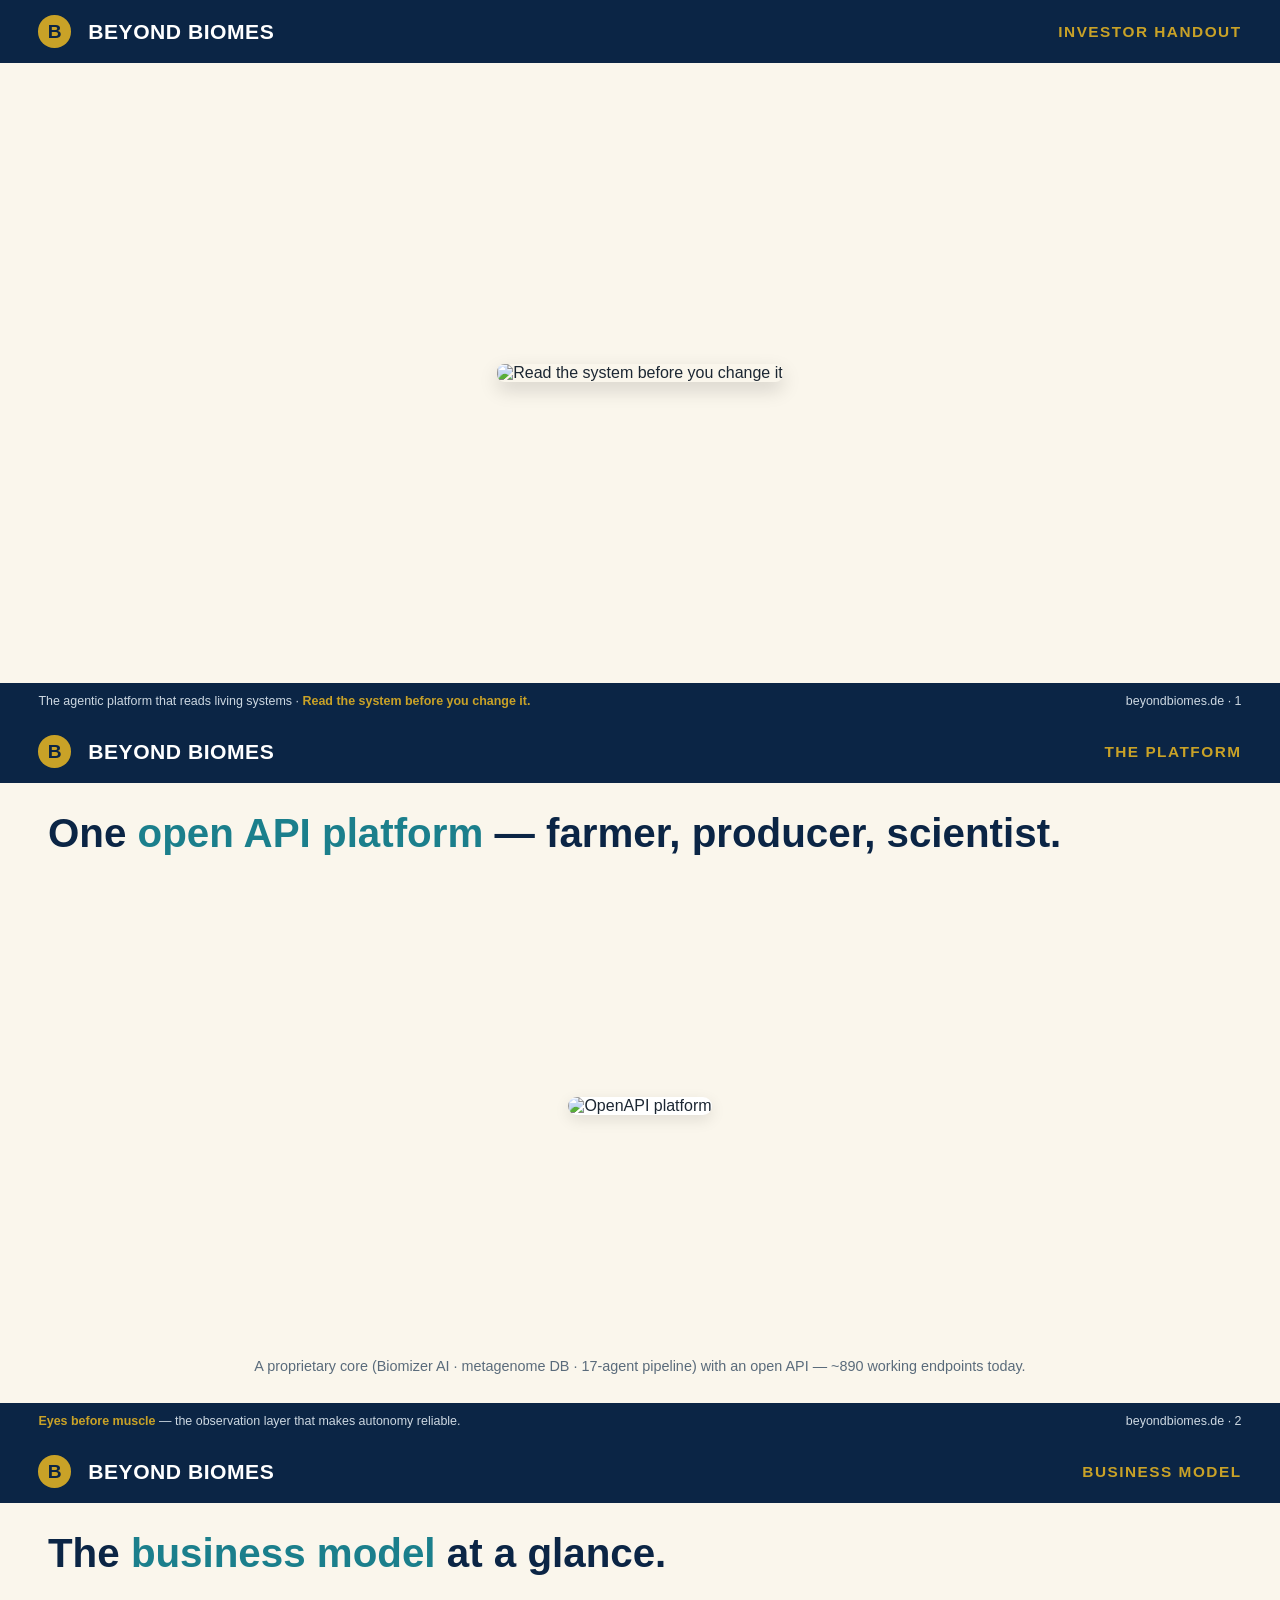
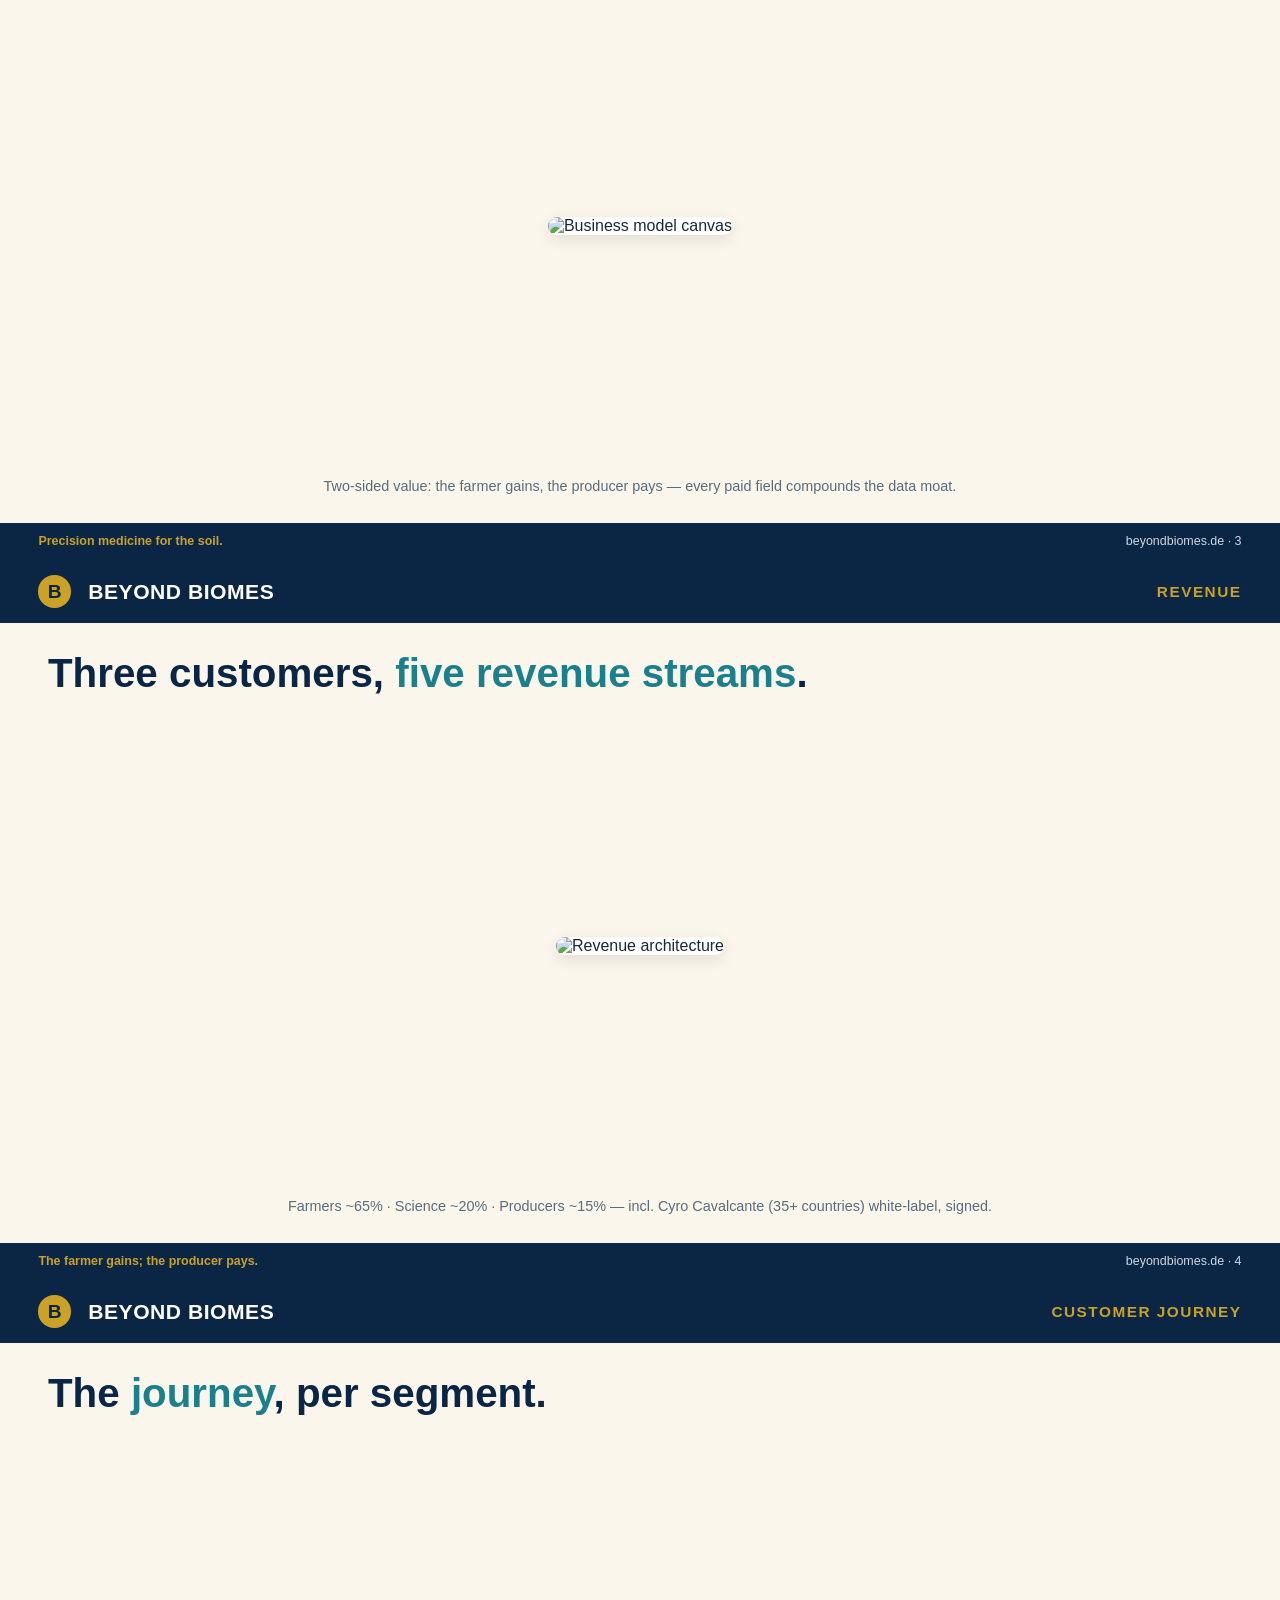
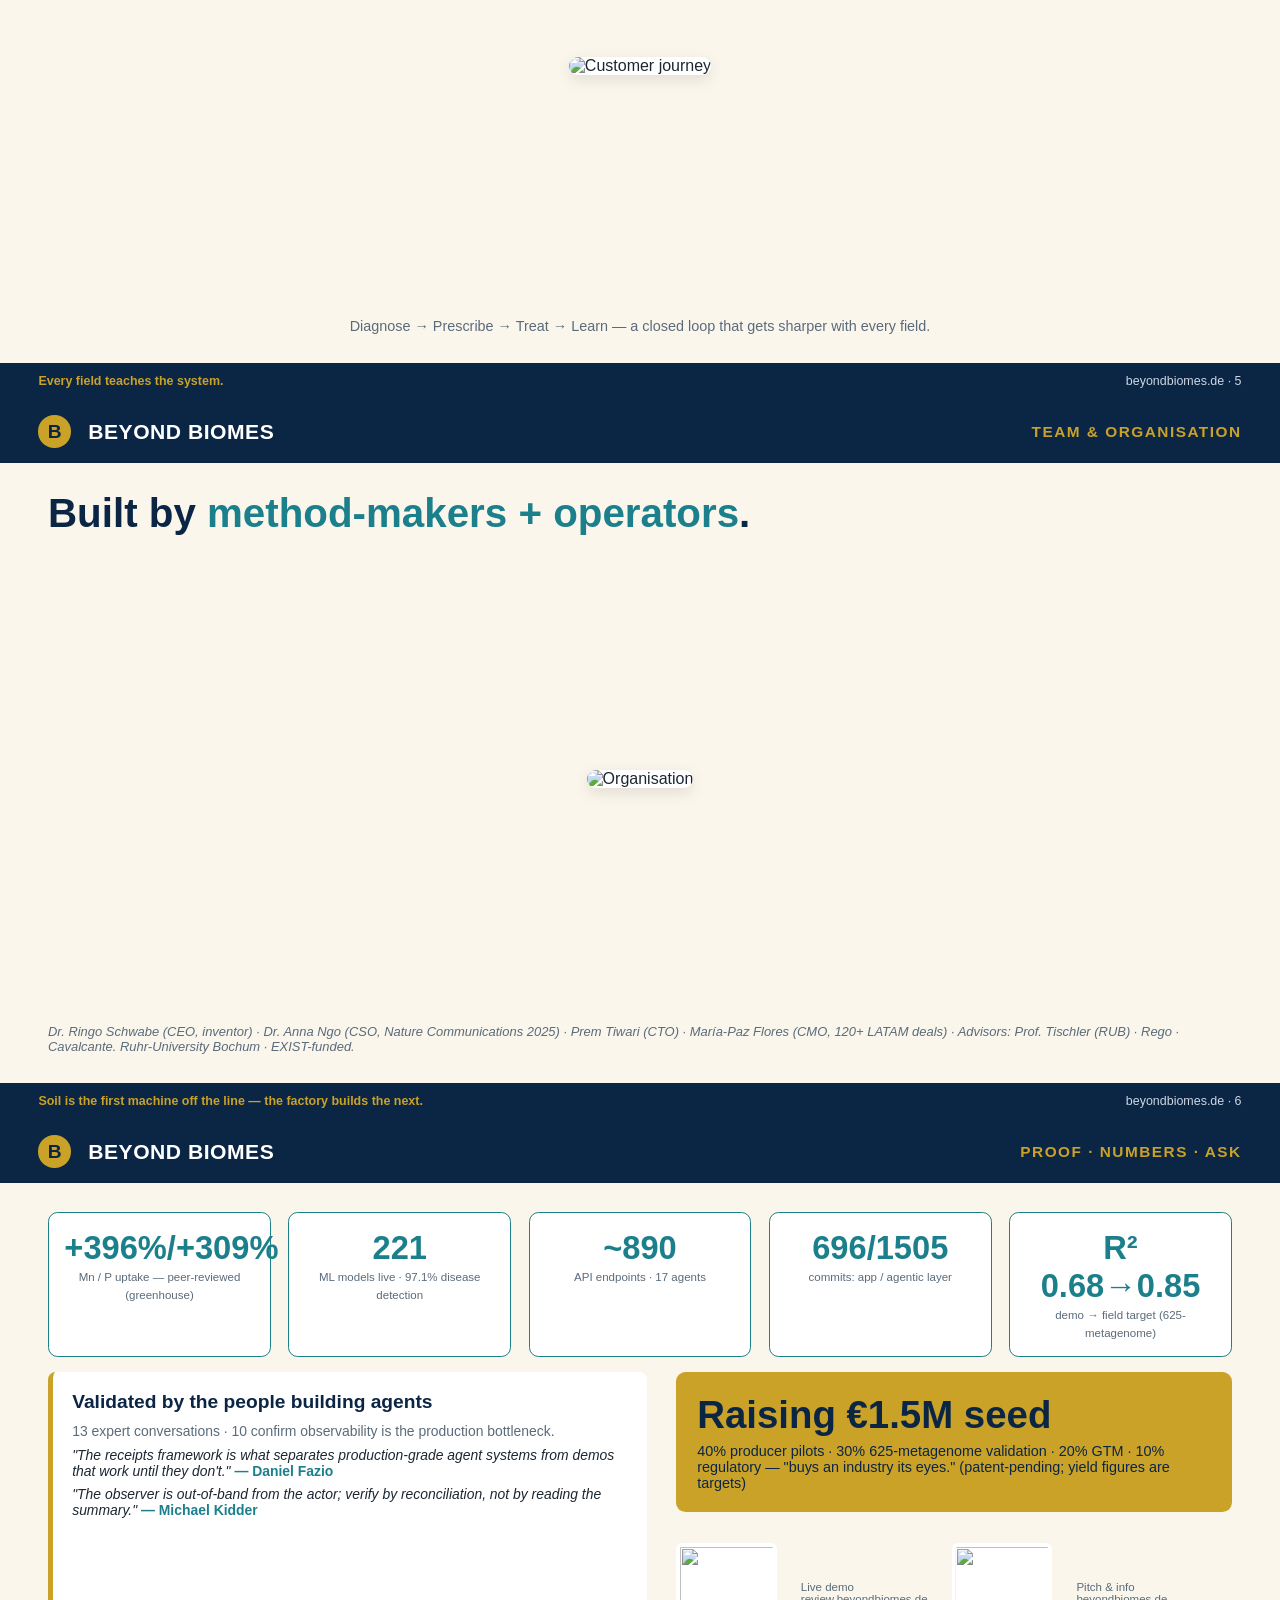
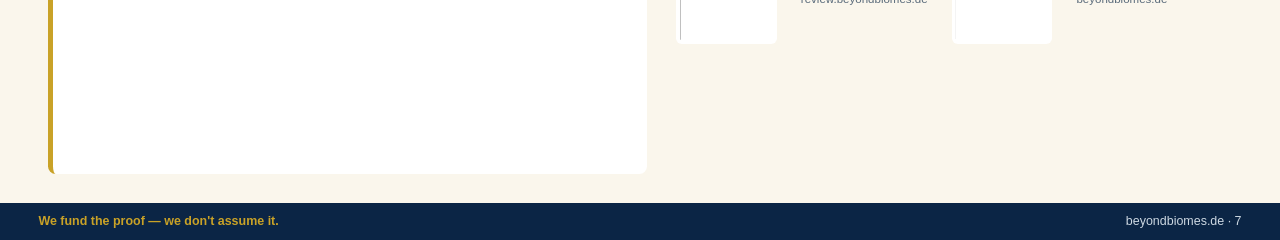
==== pitch-content/handout/handout16x9.html @ 60484022 "Add 16:9 English handout (one-pic-per-page + QR + proof/ask), reply KPIs (social proof), page1 v2 (a" ====
<!doctype html><html lang="en"><head><meta charset="utf-8"><title>Beyond Biomes — Handout (16:9)</title>
<style>
:root{--navy:#0B2545;--teal:#1B7F8C;--gold:#C9A227;--cream:#FAF6EC;--leaf:#3E7C4F;--soil:#6B4F3A;--ink:#1c2733;--grey:#5A6B7B}
*{margin:0;padding:0;box-sizing:border-box;-webkit-print-color-adjust:exact;print-color-adjust:exact}
@page{size:13.333in 7.5in;margin:0}
html,body{font-family:"Segoe UI",Arial,sans-serif;color:var(--ink);background:#ccc}
.page{position:relative;width:13.333in;height:7.5in;background:var(--cream);overflow:hidden;page-break-after:always;display:flex;flex-direction:column}
.page:last-child{page-break-after:auto}
.hdr{background:var(--navy);color:#fff;display:flex;align-items:center;gap:.18in;padding:.16in .4in}
.hdr .mark{width:.34in;height:.34in;border-radius:50%;background:var(--gold);color:var(--navy);font-weight:800;display:flex;align-items:center;justify-content:center;font-size:.2in}
.hdr .brand{font-weight:800;letter-spacing:.5px;font-size:.22in}
.hdr .ptitle{margin-left:auto;color:var(--gold);font-weight:700;font-size:.16in;text-transform:uppercase;letter-spacing:1.5px}
.ft{margin-top:auto;background:var(--navy);color:#cdd8e2;display:flex;justify-content:space-between;padding:.12in .4in;font-size:.13in}
.ft b{color:var(--gold)}
.body{flex:1;display:flex;flex-direction:column;padding:.3in .5in;gap:.16in;min-height:0}
.ttl{color:var(--navy);font-size:.42in;font-weight:800;line-height:1.05}
.ttl .t{color:var(--teal)}
.sub{color:var(--grey);font-size:.18in}
.imgwrap{flex:1;display:flex;align-items:center;justify-content:center;min-height:0}
.imgwrap img{max-width:100%;max-height:100%;object-fit:contain;border-radius:.1in;box-shadow:0 .05in .15in rgba(0,0,0,.1);background:#fff}
.cap{text-align:center;color:var(--grey);font-size:.15in}
/* cover */
.cover{flex:1;display:flex;align-items:center;justify-content:center;padding:.25in}
.cover img{max-width:100%;max-height:100%;object-fit:contain;box-shadow:0 .08in .2in rgba(0,0,0,.15);border-radius:.08in}
/* numbers page */
.badges{display:flex;gap:.18in;flex-wrap:wrap}
.badge{flex:1;min-width:1.9in;background:#fff;border:1px solid var(--teal);border-radius:.1in;padding:.16in;text-align:center}
.badge .n{display:block;color:var(--teal);font-weight:800;font-size:.34in}
.badge .l{font-size:.12in;color:var(--grey)}
.cols{display:flex;gap:.3in;flex:1;min-height:0}
.proof{flex:1;background:#fff;border-left:.06in solid var(--gold);border-radius:.08in;padding:.2in}
.proof h3{color:var(--navy);font-size:.2in;margin-bottom:.1in}
.q{font-size:.145in;color:var(--ink);font-style:italic;margin:.08in 0}
.q b{color:var(--teal);font-style:normal}
.ask{background:var(--gold);color:var(--navy);border-radius:.1in;padding:.22in}
.ask .big{font-size:.4in;font-weight:800}
.ask .uf{font-size:.15in;margin-top:.06in}
.qrs{display:flex;gap:.25in;margin-top:.16in;align-items:center}
.qrs img{width:1.05in;height:1.05in;background:#fff;border-radius:.06in;padding:.04in}
.qrs .lab{font-size:.12in;color:var(--grey)}
.team{font-size:.135in;color:var(--grey);font-style:italic}
</style></head><body>

<!-- COVER -->
<div class="page">
  <div class="hdr"><div class="mark">B</div><div class="brand">BEYOND BIOMES</div><div class="ptitle">Investor Handout</div></div>
  <div class="cover"><img src="assets/page1.jpg" alt="Read the system before you change it"></div>
  <div class="ft"><span>The agentic platform that reads living systems · <b>Read the system before you change it.</b></span><span>beyondbiomes.de · 1</span></div>
</div>

<!-- PLATFORM / OPENAPI -->
<div class="page">
  <div class="hdr"><div class="mark">B</div><div class="brand">BEYOND BIOMES</div><div class="ptitle">The platform</div></div>
  <div class="body">
    <div class="ttl">One <span class="t">open API platform</span> — farmer, producer, scientist.</div>
    <div class="imgwrap"><img src="assets/openapi.jpg" alt="OpenAPI platform"></div>
    <div class="cap">A proprietary core (Biomizer AI · metagenome DB · 17-agent pipeline) with an open API — ~890 working endpoints today.</div>
  </div>
  <div class="ft"><span><b>Eyes before muscle</b> — the observation layer that makes autonomy reliable.</span><span>beyondbiomes.de · 2</span></div>
</div>

<!-- BUSINESS MODEL CANVAS -->
<div class="page">
  <div class="hdr"><div class="mark">B</div><div class="brand">BEYOND BIOMES</div><div class="ptitle">Business model</div></div>
  <div class="body">
    <div class="ttl">The <span class="t">business model</span> at a glance.</div>
    <div class="imgwrap"><img src="assets/eng_bmc.jpg" alt="Business model canvas"></div>
    <div class="cap">Two-sided value: the farmer gains, the producer pays — every paid field compounds the data moat.</div>
  </div>
  <div class="ft"><span><b>Precision medicine for the soil.</b></span><span>beyondbiomes.de · 3</span></div>
</div>

<!-- REVENUE -->
<div class="page">
  <div class="hdr"><div class="mark">B</div><div class="brand">BEYOND BIOMES</div><div class="ptitle">Revenue</div></div>
  <div class="body">
    <div class="ttl">Three customers, <span class="t">five revenue streams</span>.</div>
    <div class="imgwrap"><img src="assets/revenue.jpg" alt="Revenue architecture"></div>
    <div class="cap">Farmers ~65% · Science ~20% · Producers ~15% — incl. Cyro Cavalcante (35+ countries) white-label, signed.</div>
  </div>
  <div class="ft"><span><b>The farmer gains; the producer pays.</b></span><span>beyondbiomes.de · 4</span></div>
</div>

<!-- CUSTOMER JOURNEY -->
<div class="page">
  <div class="hdr"><div class="mark">B</div><div class="brand">BEYOND BIOMES</div><div class="ptitle">Customer journey</div></div>
  <div class="body">
    <div class="ttl">The <span class="t">journey</span>, per segment.</div>
    <div class="imgwrap"><img src="assets/eng_journey.jpg" alt="Customer journey"></div>
    <div class="cap">Diagnose → Prescribe → Treat → Learn — a closed loop that gets sharper with every field.</div>
  </div>
  <div class="ft"><span><b>Every field teaches the system.</b></span><span>beyondbiomes.de · 5</span></div>
</div>

<!-- ORG / TEAM -->
<div class="page">
  <div class="hdr"><div class="mark">B</div><div class="brand">BEYOND BIOMES</div><div class="ptitle">Team & organisation</div></div>
  <div class="body">
    <div class="ttl">Built by <span class="t">method-makers + operators</span>.</div>
    <div class="imgwrap"><img src="assets/eng_org.jpg" alt="Organisation"></div>
    <div class="team">Dr. Ringo Schwabe (CEO, inventor) · Dr. Anna Ngo (CSO, Nature Communications 2025) · Prem Tiwari (CTO) · María-Paz Flores (CMO, 120+ LATAM deals) · Advisors: Prof. Tischler (RUB) · Rego · Cavalcante. Ruhr-University Bochum · EXIST-funded.</div>
  </div>
  <div class="ft"><span><b>Soil is the first machine off the line — the factory builds the next.</b></span><span>beyondbiomes.de · 6</span></div>
</div>

<!-- NUMBERS + PROOF + ASK + QR -->
<div class="page">
  <div class="hdr"><div class="mark">B</div><div class="brand">BEYOND BIOMES</div><div class="ptitle">Proof · numbers · ask</div></div>
  <div class="body">
    <div class="badges">
      <div class="badge"><span class="n">+396%/+309%</span><span class="l">Mn / P uptake — peer-reviewed (greenhouse)</span></div>
      <div class="badge"><span class="n">221</span><span class="l">ML models live · 97.1% disease detection</span></div>
      <div class="badge"><span class="n">~890</span><span class="l">API endpoints · 17 agents</span></div>
      <div class="badge"><span class="n">696/1505</span><span class="l">commits: app / agentic layer</span></div>
      <div class="badge"><span class="n">R² 0.68→0.85</span><span class="l">demo → field target (625-metagenome)</span></div>
    </div>
    <div class="cols">
      <div class="proof"><h3>Validated by the people building agents</h3>
        <div style="font-size:.145in;color:var(--grey);margin-bottom:.06in">13 expert conversations · 10 confirm observability is the production bottleneck.</div>
        <div class="q">"The receipts framework is what separates production-grade agent systems from demos that work until they don't." <b>— Daniel Fazio</b></div>
        <div class="q">"The observer is out-of-band from the actor; verify by reconciliation, not by reading the summary." <b>— Michael Kidder</b></div>
      </div>
      <div style="flex:1;display:flex;flex-direction:column;gap:.16in">
        <div class="ask"><div class="big">Raising €1.5M seed</div><div class="uf">40% producer pilots · 30% 625-metagenome validation · 20% GTM · 10% regulatory — "buys an industry its eyes." (patent-pending; yield figures are targets)</div></div>
        <div class="qrs"><img src="assets/qr_demo.png"><span class="lab">Live demo<br>review.beyondbiomes.de</span><img src="assets/qr_site.png"><span class="lab">Pitch & info<br>beyondbiomes.de</span></div>
      </div>
    </div>
  </div>
  <div class="ft"><span><b>We fund the proof — we don't assume it.</b></span><span>beyondbiomes.de · 7</span></div>
</div>

</body></html>
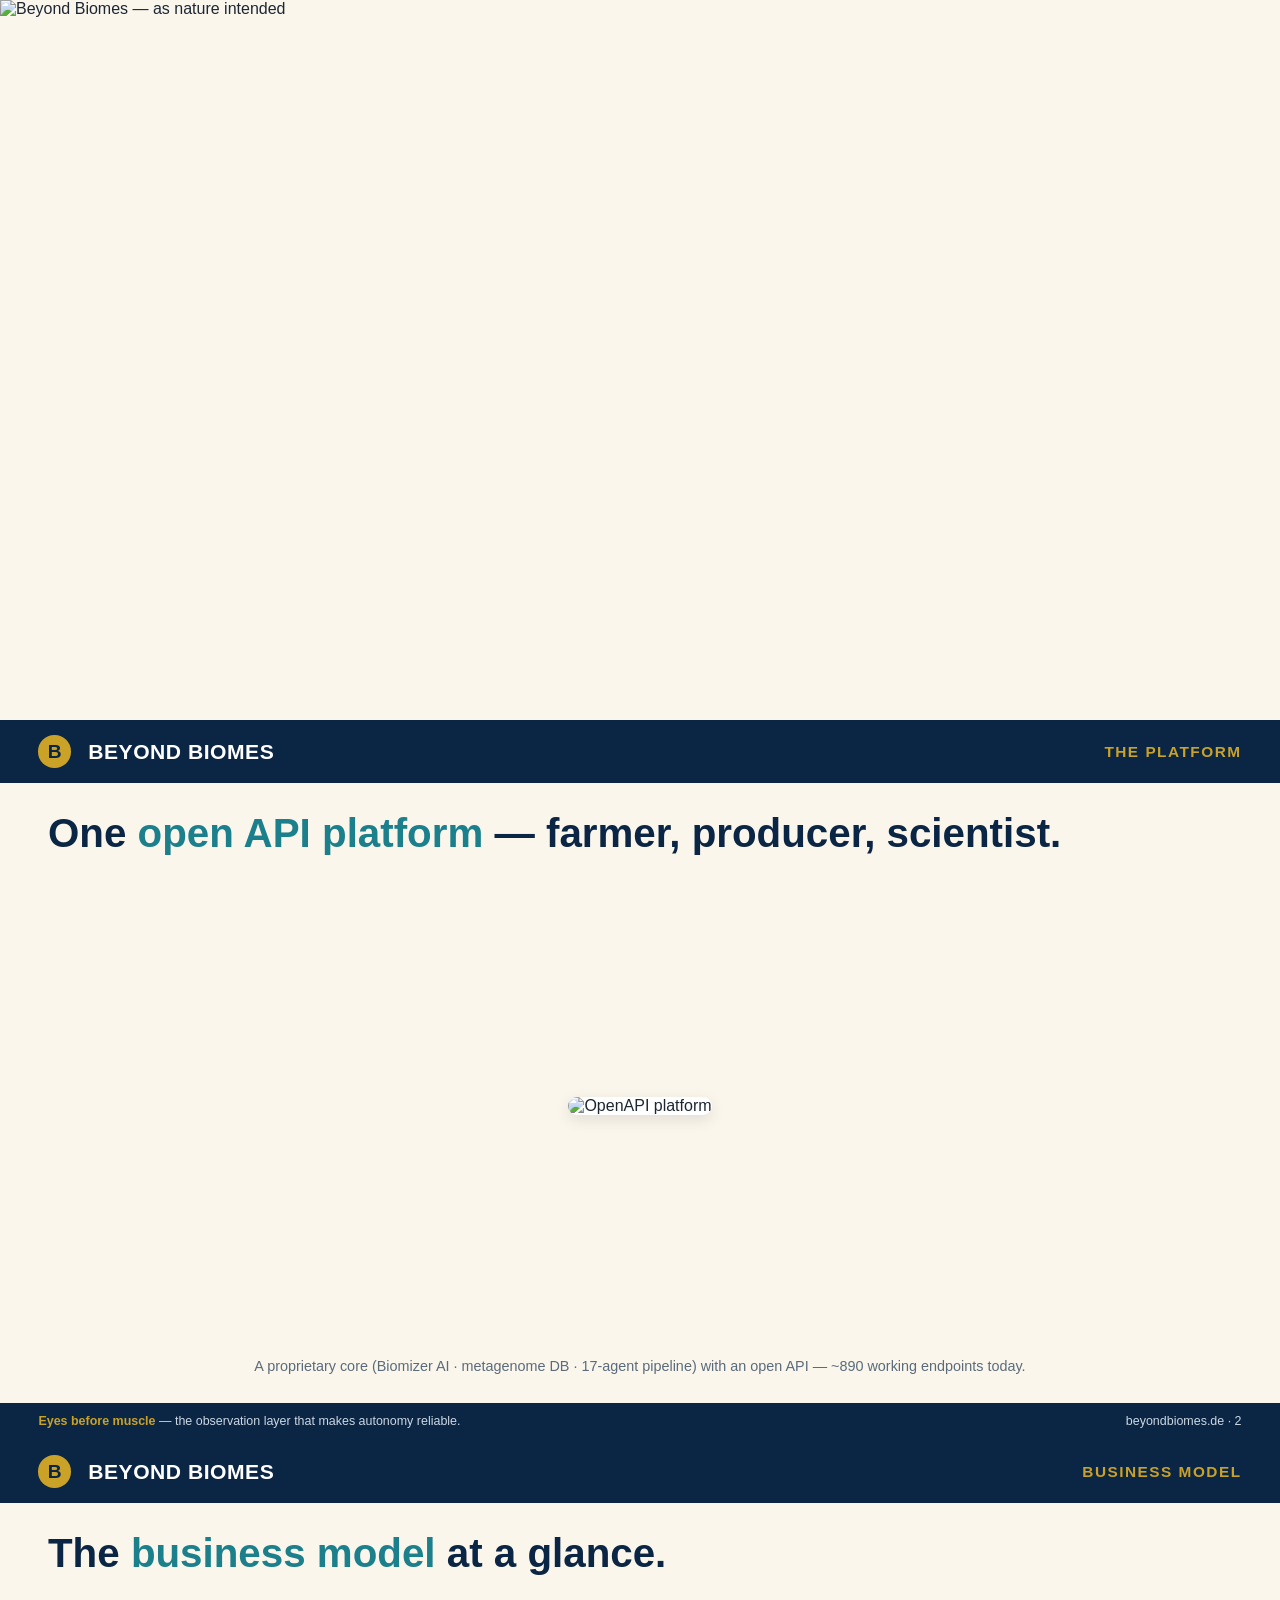
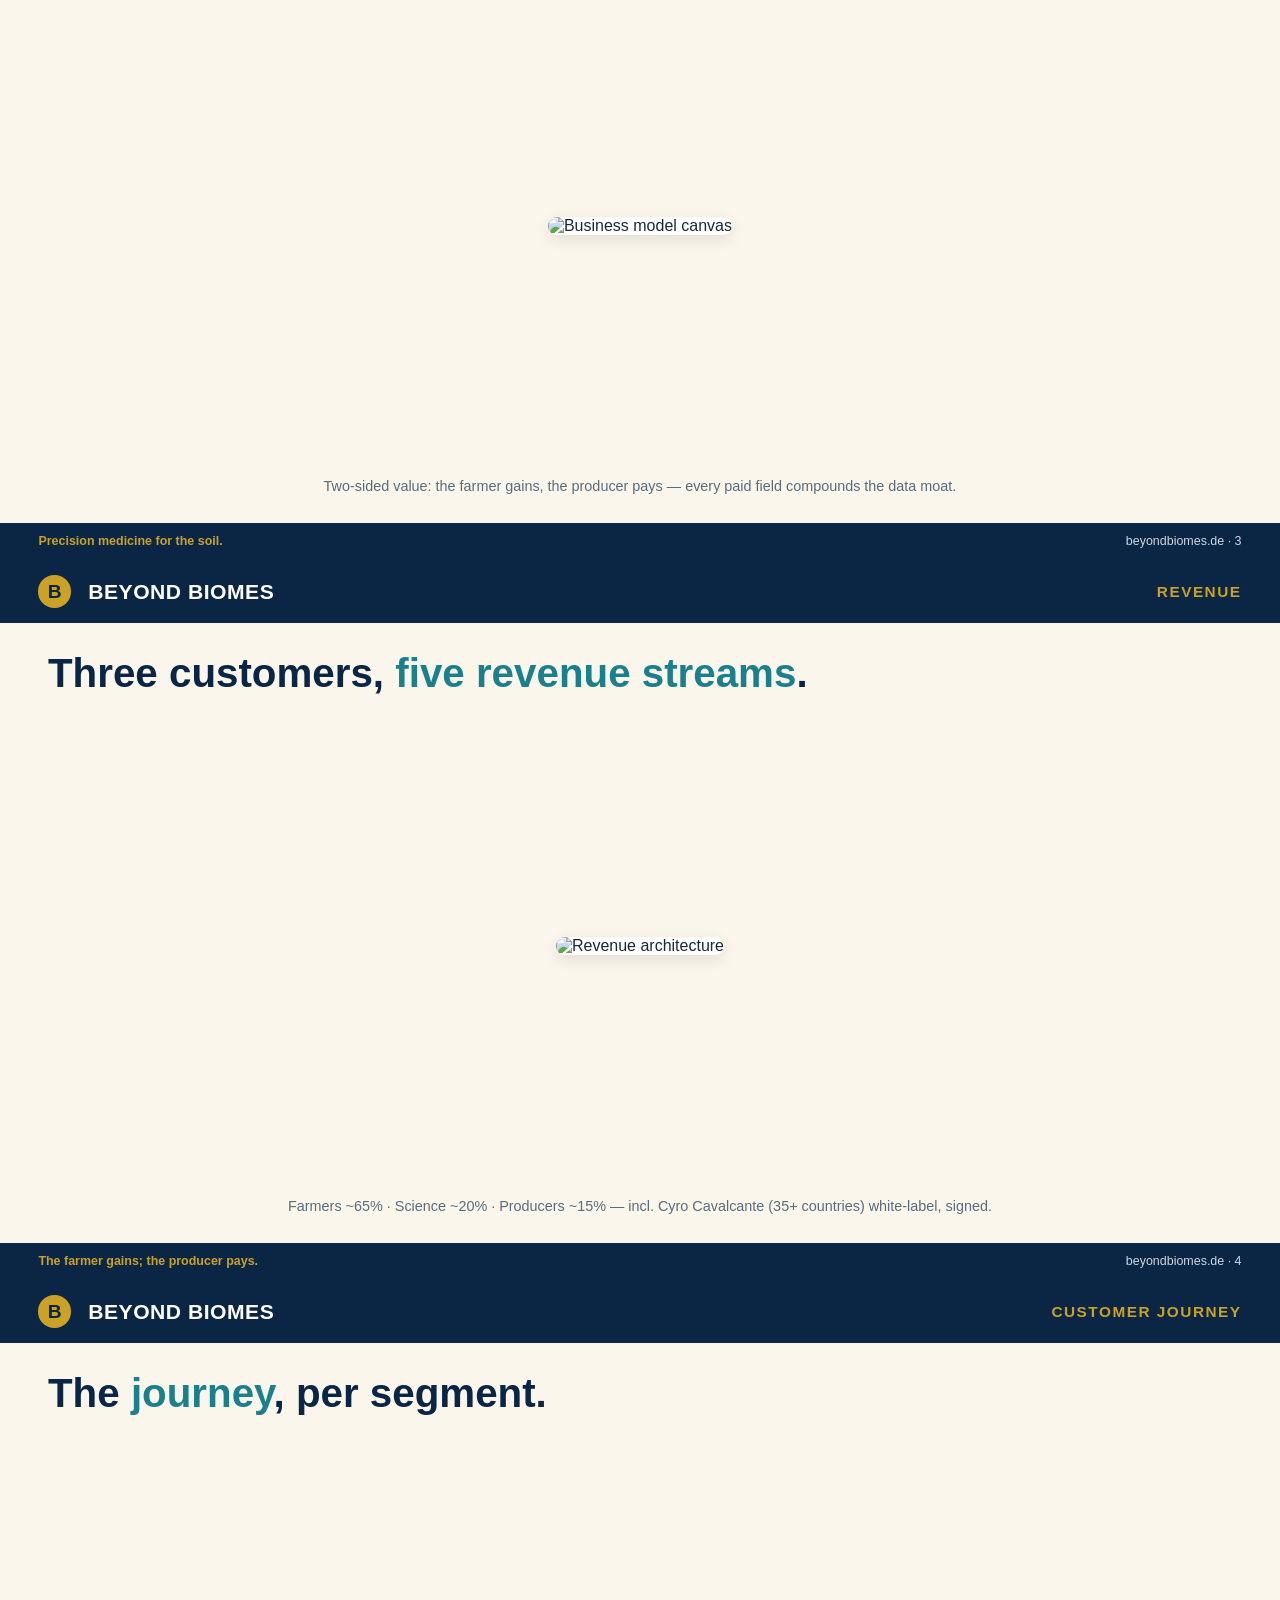
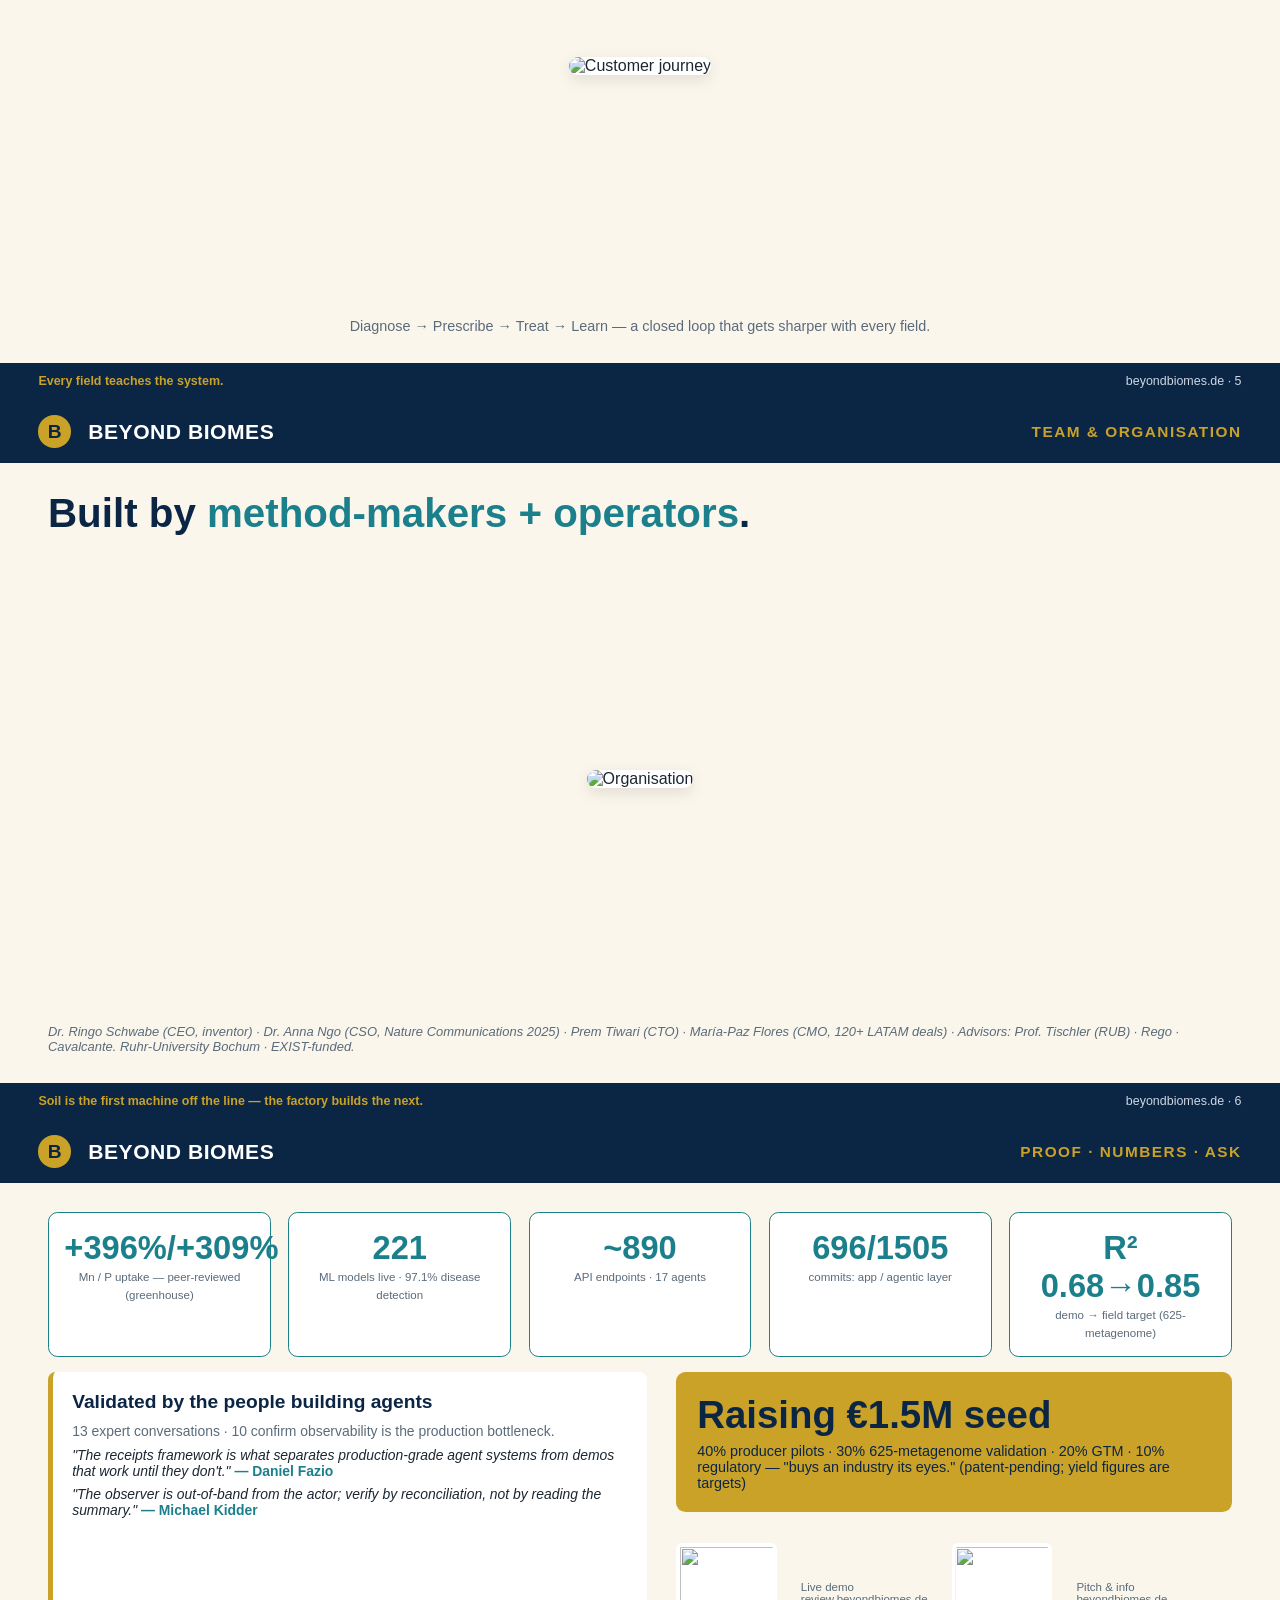
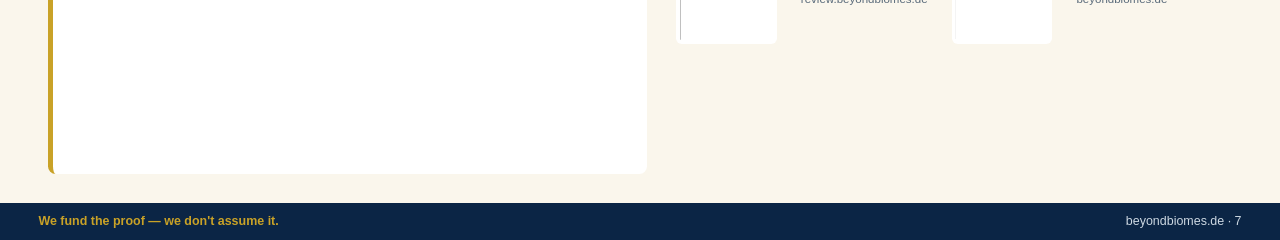
==== commit 17457f1d: "FINAL handoff: optimized hero map (Beyond Biomes - As Nature Intended) as full-bleed cover + 16:9 En" ====
--- a/pitch-content/handout/handout16x9.html
+++ b/pitch-content/handout/handout16x9.html
@@ -41,11 +41,9 @@
 .team{font-size:.135in;color:var(--grey);font-style:italic}
 </style></head><body>
 
-<!-- COVER -->
-<div class="page">
-  <div class="hdr"><div class="mark">B</div><div class="brand">BEYOND BIOMES</div><div class="ptitle">Investor Handout</div></div>
-  <div class="cover"><img src="assets/page1.jpg" alt="Read the system before you change it"></div>
-  <div class="ft"><span>The agentic platform that reads living systems · <b>Read the system before you change it.</b></span><span>beyondbiomes.de · 1</span></div>
+<!-- COVER (full-bleed hero map) -->
+<div class="page" style="padding:0">
+  <img src="assets/hero.jpg" alt="Beyond Biomes — as nature intended" style="width:100%;height:100%;object-fit:cover">
 </div>
 
 <!-- PLATFORM / OPENAPI -->
